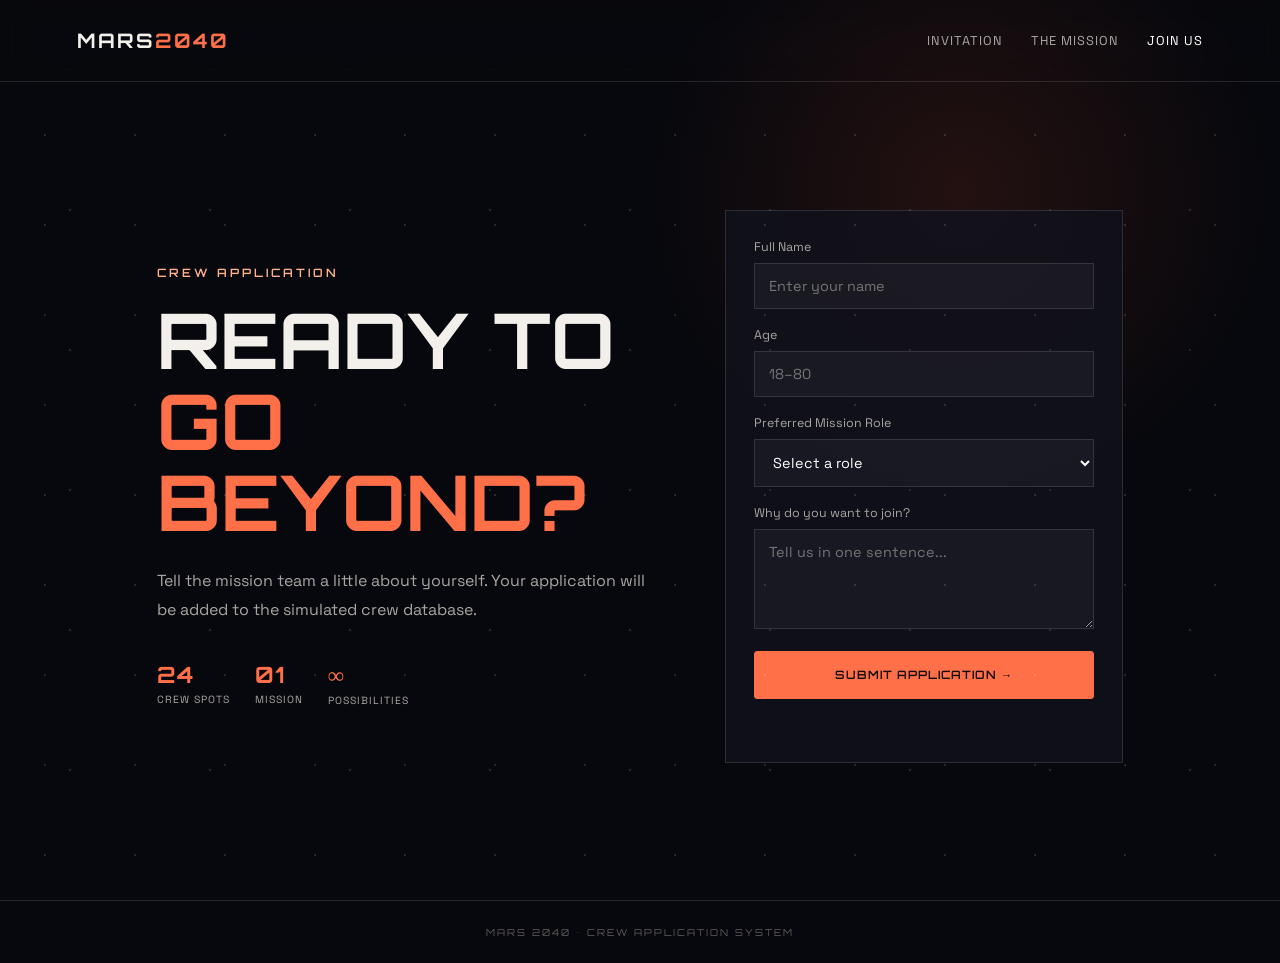
==== join.html @ 0d986674 "Add files via upload" ====
<!doctype html><html><head><meta charset='utf-8'><meta name='viewport' content='width=device-width,initial-scale=1'><title>MARS 2040 | Join</title><link rel='stylesheet' href='style.css'></head><body><header><a class='logo' href='index.html'>MARS<span>2040</span></a><nav><a href='index.html'>Invitation</a><a href='mission.html'>The Mission</a><a class='active' href='join.html'>Join Us</a></nav></header><main class='page join-page'><section><p class='eyebrow'>CREW APPLICATION</p><h1 class='page-title'>READY TO<br><span>GO BEYOND?</span></h1><p class='lead'>Tell the mission team a little about yourself. Your application will be added to the simulated crew database.</p><div class='mini-stats'><span><strong>24</strong>CREW SPOTS</span><span><strong>01</strong>MISSION</span><span><strong>∞</strong>POSSIBILITIES</span></div></section><form id='crewForm' class='form-card'><label>Full Name<input id='name' required placeholder='Enter your name'></label><label>Age<input id='age' type='number' min='18' max='80' required placeholder='18–80'></label><label>Preferred Mission Role<select id='role' required><option value=''>Select a role</option><option>AI & Robotics Specialist</option><option>Biomedical Researcher</option><option>Engineer</option><option>Planetary Scientist</option><option>Medical Officer</option></select></label><label>Why do you want to join?<textarea id='reason' rows='4' required placeholder='Tell us in one sentence...'></textarea></label><button class='btn primary full'>SUBMIT APPLICATION →</button><p class='form-message' id='formMessage'></p></form></main><footer>MARS 2040 • CREW APPLICATION SYSTEM</footer><script src='script.js'></script></body></html>
---- style.css ----
@import url('https://fonts.googleapis.com/css2?family=Orbitron:wght@400;600;700;800&family=Space+Grotesk:wght@400;500;600&display=swap');:root{--bg:#07080d;--text:#f3f0ec;--muted:#a9a5a1;--accent:#ff7048;--accent2:#ffb08c;--line:#ffffff1f;--panel:#11121bd1}*{box-sizing:border-box;margin:0;padding:0}body{min-height:100vh;color:var(--text);background:radial-gradient(circle at 75% 20%,#be412328,transparent 25%),var(--bg);font-family:'Space Grotesk',sans-serif}body:before{content:'';position:fixed;inset:0;background-image:radial-gradient(#fff 1px,transparent 1px),radial-gradient(#fff 1px,transparent 1px);background-size:90px 90px,140px 140px;opacity:.13;pointer-events:none}header{height:82px;display:flex;align-items:center;justify-content:space-between;padding:0 6vw;border-bottom:1px solid var(--line);backdrop-filter:blur(12px)}.logo{color:var(--text);text-decoration:none;font:700 1.25rem Orbitron;letter-spacing:2px}.logo span,h1 span,.page-title span{color:var(--accent)}nav{display:flex;gap:28px}nav a{color:var(--muted);text-decoration:none;font-size:.8rem;letter-spacing:1px;text-transform:uppercase}nav a.active,nav a:hover{color:white}.hero{min-height:calc(100vh - 82px);max-width:1250px;margin:auto;padding:55px 6vw 30px;display:grid;grid-template-columns:1.05fr .95fr;align-items:center;gap:30px}.eyebrow{color:var(--accent2);font:600 .72rem Orbitron;letter-spacing:3px;margin-bottom:20px}h1,.page-title{font-family:Orbitron;line-height:1.05}.hero h1{font-size:clamp(3rem,7vw,6.6rem)}.intro,.lead{color:var(--muted);line-height:1.8;max-width:570px;margin-top:25px}.actions{display:flex;gap:13px;margin-top:32px;flex-wrap:wrap}.btn{display:inline-flex;align-items:center;justify-content:center;min-height:48px;padding:0 22px;border-radius:3px;text-decoration:none;border:1px solid var(--line);cursor:pointer;font:600 .72rem Orbitron;letter-spacing:1px}.primary{color:#130b08;background:var(--accent);border-color:var(--accent)}.ghost{color:white;background:transparent}.planet-wrap{height:500px;position:relative;display:grid;place-items:center}.planet{width:min(390px,70vw);aspect-ratio:1;border-radius:50%;background:radial-gradient(circle at 32% 28%,#ffdcb433,transparent 10%),radial-gradient(circle at 60% 58%,#a9442d 0 5%,transparent 6%),linear-gradient(145deg,#d86b4b,#5c1d1a 72%);box-shadow:-30px -20px 70px #ff6a412e,inset -35px -20px 70px #000a;z-index:2;animation:float 5s ease-in-out infinite}.orbit{position:absolute;border:1px solid #ffb09c30;border-radius:50%}.one{width:480px;height:170px;transform:rotate(-20deg)}.two{width:540px;height:210px;transform:rotate(45deg)}.countdown-section{text-align:center;padding:20px 6vw 70px}.countdown-section>p{color:var(--muted);font:600 .68rem Orbitron;letter-spacing:3px}.countdown{display:flex;justify-content:center;gap:12px;margin-top:17px}.countdown div{min-width:100px;padding:15px;border:1px solid var(--line);background:#ffffff06}.countdown b{display:block;font:700 1.8rem Orbitron}.countdown small{color:var(--muted);font-size:.6rem;letter-spacing:2px}.page{max-width:1120px;margin:auto;padding:90px 6vw 100px;min-height:calc(100vh - 82px)}.page-title{font-size:clamp(2.7rem,6vw,5.2rem)}.cards{display:grid;grid-template-columns:repeat(3,1fr);gap:16px;margin:50px 0}.card,.form-card{border:1px solid var(--line);background:var(--panel);padding:28px}.icon{color:var(--accent);font-size:2rem;margin-bottom:22px}.card h2{font:1rem Orbitron;margin-bottom:12px}.card p{color:var(--muted);line-height:1.7;font-size:.9rem}.mission-grid{display:grid;grid-template-columns:1fr 1fr;gap:40px;margin-bottom:40px}.data-row{display:flex;justify-content:space-between;padding:17px 0;border-bottom:1px solid var(--line);color:var(--muted)}.data-row strong{color:white;font:700 .7rem Orbitron}.quote-box{padding:30px;border-left:2px solid var(--accent);background:#ff643c0a}.quote-box span{font:700 3rem Georgia;color:var(--accent)}.quote-box p{font-size:1.15rem;line-height:1.7}.join-page{display:grid;grid-template-columns:1fr .8fr;gap:70px;align-items:center}.form-card label{display:block;color:var(--muted);font-size:.78rem;margin-bottom:18px}input,select,textarea{width:100%;margin-top:8px;padding:13px 14px;color:white;background:#ffffff0a;border:1px solid var(--line);outline:none;font:.9rem 'Space Grotesk'}input:focus,select:focus,textarea:focus{border-color:var(--accent)}select option{background:#12131a}.full{width:100%}.form-message{min-height:22px;color:var(--accent2);font-size:.8rem;margin-top:13px;text-align:center}.mini-stats{display:flex;gap:25px;margin-top:35px;flex-wrap:wrap}.mini-stats span{color:var(--muted);font-size:.65rem;letter-spacing:1px}.mini-stats strong{display:block;color:var(--accent);font:700 1.4rem Orbitron;margin-bottom:5px}footer{text-align:center;color:#5f5d5a;font:.6rem Orbitron;letter-spacing:2px;padding:25px;border-top:1px solid var(--line)}@keyframes float{0%,100%{transform:translateY(0)}50%{transform:translateY(-13px)}}@media(max-width:800px){header{height:auto;padding:20px 6vw;gap:18px;flex-direction:column}nav{gap:14px;flex-wrap:wrap;justify-content:center}.hero,.join-page,.mission-grid{grid-template-columns:1fr}.hero{text-align:center;padding-top:65px}.intro{margin:auto}.actions{justify-content:center}.planet-wrap{height:380px}.planet{width:280px}.one{width:350px;height:130px}.two{width:400px;height:160px}.cards{grid-template-columns:1fr}.countdown div{min-width:70px;padding:12px 7px}.countdown b{font-size:1.15rem}}
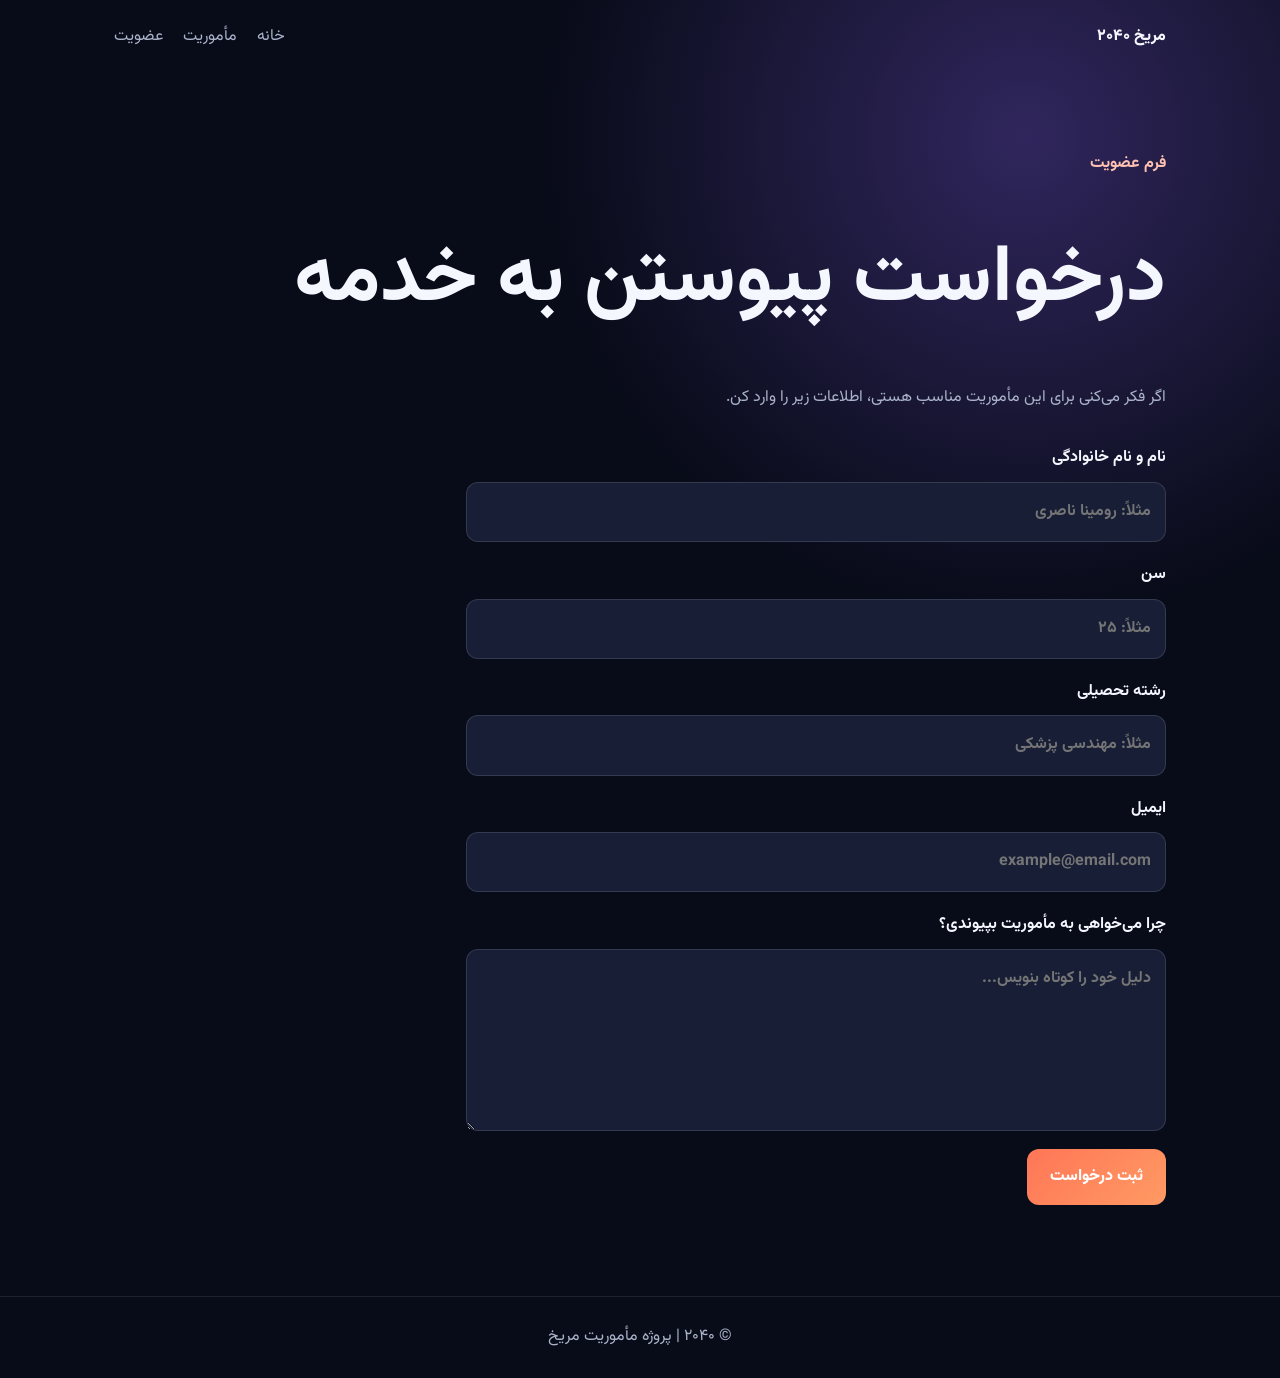
==== commit 80dc90b4: "Add files via upload" ====
--- a/join.html
+++ b/join.html
@@ -1 +1,17 @@
-<!doctype html><html><head><meta charset='utf-8'><meta name='viewport' content='width=device-width,initial-scale=1'><title>MARS 2040 | Join</title><link rel='stylesheet' href='style.css'></head><body><header><a class='logo' href='index.html'>MARS<span>2040</span></a><nav><a href='index.html'>Invitation</a><a href='mission.html'>The Mission</a><a class='active' href='join.html'>Join Us</a></nav></header><main class='page join-page'><section><p class='eyebrow'>CREW APPLICATION</p><h1 class='page-title'>READY TO<br><span>GO BEYOND?</span></h1><p class='lead'>Tell the mission team a little about yourself. Your application will be added to the simulated crew database.</p><div class='mini-stats'><span><strong>24</strong>CREW SPOTS</span><span><strong>01</strong>MISSION</span><span><strong>∞</strong>POSSIBILITIES</span></div></section><form id='crewForm' class='form-card'><label>Full Name<input id='name' required placeholder='Enter your name'></label><label>Age<input id='age' type='number' min='18' max='80' required placeholder='18–80'></label><label>Preferred Mission Role<select id='role' required><option value=''>Select a role</option><option>AI & Robotics Specialist</option><option>Biomedical Researcher</option><option>Engineer</option><option>Planetary Scientist</option><option>Medical Officer</option></select></label><label>Why do you want to join?<textarea id='reason' rows='4' required placeholder='Tell us in one sentence...'></textarea></label><button class='btn primary full'>SUBMIT APPLICATION →</button><p class='form-message' id='formMessage'></p></form></main><footer>MARS 2040 • CREW APPLICATION SYSTEM</footer><script src='script.js'></script></body></html>
+<!DOCTYPE html>
+<html lang="fa" dir="rtl">
+<head><meta charset="UTF-8"><meta name="viewport" content="width=device-width, initial-scale=1.0">
+<title>ثبت درخواست | مریخ ۲۰۴۰</title><link rel="stylesheet" href="style.css"></head>
+<body>
+<nav class="nav"><a href="index.html">مریخ ۲۰۴۰</a><div><a href="index.html">خانه</a><a href="mission.html">مأموریت</a><a href="join.html">عضویت</a></div></nav>
+<main class="section page"><span class="eyebrow">فرم عضویت</span><h1>درخواست پیوستن به خدمه</h1>
+<p class="lead">اگر فکر می‌کنی برای این مأموریت مناسب هستی، اطلاعات زیر را وارد کن.</p>
+<form id="joinForm">
+<label>نام و نام خانوادگی<input name="name" placeholder="مثلاً: رومینا ناصری" required></label>
+<label>سن<input type="number" name="age" placeholder="مثلاً: ۲۵" required></label>
+<label>رشته تحصیلی<input name="field" placeholder="مثلاً: مهندسی پزشکی" required></label>
+<label>ایمیل<input type="email" name="email" placeholder="example@email.com" required></label>
+<label>چرا می‌خواهی به مأموریت بپیوندی؟<textarea name="reason" rows="5" placeholder="دلیل خود را کوتاه بنویس..." required></textarea></label>
+<button class="btn" type="submit">ثبت درخواست</button><p id="formMessage" class="message"></p>
+</form></main><footer>© ۲۰۴۰ | پروژه مأموریت مریخ</footer><script src="script.js"></script>
+</body></html>
--- a/style.css
+++ b/style.css
@@ -1 +1,10 @@
-@import url('https://fonts.googleapis.com/css2?family=Orbitron:wght@400;600;700;800&family=Space+Grotesk:wght@400;500;600&display=swap');:root{--bg:#07080d;--text:#f3f0ec;--muted:#a9a5a1;--accent:#ff7048;--accent2:#ffb08c;--line:#ffffff1f;--panel:#11121bd1}*{box-sizing:border-box;margin:0;padding:0}body{min-height:100vh;color:var(--text);background:radial-gradient(circle at 75% 20%,#be412328,transparent 25%),var(--bg);font-family:'Space Grotesk',sans-serif}body:before{content:'';position:fixed;inset:0;background-image:radial-gradient(#fff 1px,transparent 1px),radial-gradient(#fff 1px,transparent 1px);background-size:90px 90px,140px 140px;opacity:.13;pointer-events:none}header{height:82px;display:flex;align-items:center;justify-content:space-between;padding:0 6vw;border-bottom:1px solid var(--line);backdrop-filter:blur(12px)}.logo{color:var(--text);text-decoration:none;font:700 1.25rem Orbitron;letter-spacing:2px}.logo span,h1 span,.page-title span{color:var(--accent)}nav{display:flex;gap:28px}nav a{color:var(--muted);text-decoration:none;font-size:.8rem;letter-spacing:1px;text-transform:uppercase}nav a.active,nav a:hover{color:white}.hero{min-height:calc(100vh - 82px);max-width:1250px;margin:auto;padding:55px 6vw 30px;display:grid;grid-template-columns:1.05fr .95fr;align-items:center;gap:30px}.eyebrow{color:var(--accent2);font:600 .72rem Orbitron;letter-spacing:3px;margin-bottom:20px}h1,.page-title{font-family:Orbitron;line-height:1.05}.hero h1{font-size:clamp(3rem,7vw,6.6rem)}.intro,.lead{color:var(--muted);line-height:1.8;max-width:570px;margin-top:25px}.actions{display:flex;gap:13px;margin-top:32px;flex-wrap:wrap}.btn{display:inline-flex;align-items:center;justify-content:center;min-height:48px;padding:0 22px;border-radius:3px;text-decoration:none;border:1px solid var(--line);cursor:pointer;font:600 .72rem Orbitron;letter-spacing:1px}.primary{color:#130b08;background:var(--accent);border-color:var(--accent)}.ghost{color:white;background:transparent}.planet-wrap{height:500px;position:relative;display:grid;place-items:center}.planet{width:min(390px,70vw);aspect-ratio:1;border-radius:50%;background:radial-gradient(circle at 32% 28%,#ffdcb433,transparent 10%),radial-gradient(circle at 60% 58%,#a9442d 0 5%,transparent 6%),linear-gradient(145deg,#d86b4b,#5c1d1a 72%);box-shadow:-30px -20px 70px #ff6a412e,inset -35px -20px 70px #000a;z-index:2;animation:float 5s ease-in-out infinite}.orbit{position:absolute;border:1px solid #ffb09c30;border-radius:50%}.one{width:480px;height:170px;transform:rotate(-20deg)}.two{width:540px;height:210px;transform:rotate(45deg)}.countdown-section{text-align:center;padding:20px 6vw 70px}.countdown-section>p{color:var(--muted);font:600 .68rem Orbitron;letter-spacing:3px}.countdown{display:flex;justify-content:center;gap:12px;margin-top:17px}.countdown div{min-width:100px;padding:15px;border:1px solid var(--line);background:#ffffff06}.countdown b{display:block;font:700 1.8rem Orbitron}.countdown small{color:var(--muted);font-size:.6rem;letter-spacing:2px}.page{max-width:1120px;margin:auto;padding:90px 6vw 100px;min-height:calc(100vh - 82px)}.page-title{font-size:clamp(2.7rem,6vw,5.2rem)}.cards{display:grid;grid-template-columns:repeat(3,1fr);gap:16px;margin:50px 0}.card,.form-card{border:1px solid var(--line);background:var(--panel);padding:28px}.icon{color:var(--accent);font-size:2rem;margin-bottom:22px}.card h2{font:1rem Orbitron;margin-bottom:12px}.card p{color:var(--muted);line-height:1.7;font-size:.9rem}.mission-grid{display:grid;grid-template-columns:1fr 1fr;gap:40px;margin-bottom:40px}.data-row{display:flex;justify-content:space-between;padding:17px 0;border-bottom:1px solid var(--line);color:var(--muted)}.data-row strong{color:white;font:700 .7rem Orbitron}.quote-box{padding:30px;border-left:2px solid var(--accent);background:#ff643c0a}.quote-box span{font:700 3rem Georgia;color:var(--accent)}.quote-box p{font-size:1.15rem;line-height:1.7}.join-page{display:grid;grid-template-columns:1fr .8fr;gap:70px;align-items:center}.form-card label{display:block;color:var(--muted);font-size:.78rem;margin-bottom:18px}input,select,textarea{width:100%;margin-top:8px;padding:13px 14px;color:white;background:#ffffff0a;border:1px solid var(--line);outline:none;font:.9rem 'Space Grotesk'}input:focus,select:focus,textarea:focus{border-color:var(--accent)}select option{background:#12131a}.full{width:100%}.form-message{min-height:22px;color:var(--accent2);font-size:.8rem;margin-top:13px;text-align:center}.mini-stats{display:flex;gap:25px;margin-top:35px;flex-wrap:wrap}.mini-stats span{color:var(--muted);font-size:.65rem;letter-spacing:1px}.mini-stats strong{display:block;color:var(--accent);font:700 1.4rem Orbitron;margin-bottom:5px}footer{text-align:center;color:#5f5d5a;font:.6rem Orbitron;letter-spacing:2px;padding:25px;border-top:1px solid var(--line)}@keyframes float{0%,100%{transform:translateY(0)}50%{transform:translateY(-13px)}}@media(max-width:800px){header{height:auto;padding:20px 6vw;gap:18px;flex-direction:column}nav{gap:14px;flex-wrap:wrap;justify-content:center}.hero,.join-page,.mission-grid{grid-template-columns:1fr}.hero{text-align:center;padding-top:65px}.intro{margin:auto}.actions{justify-content:center}.planet-wrap{height:380px}.planet{width:280px}.one{width:350px;height:130px}.two{width:400px;height:160px}.cards{grid-template-columns:1fr}.countdown div{min-width:70px;padding:12px 7px}.countdown b{font-size:1.15rem}}
+@import url('https://fonts.googleapis.com/css2?family=Vazirmatn:wght@400;500;600;700;800&display=swap');
+*{box-sizing:border-box}body{margin:0;font-family:Vazirmatn,Tahoma,sans-serif;background:radial-gradient(circle at 80% 10%,#30265d,transparent 30%),#080b18;color:#f5f7ff;line-height:1.9}a{color:inherit;text-decoration:none}
+.nav{max-width:1100px;margin:auto;padding:22px 24px;display:flex;justify-content:space-between;gap:20px}.nav>a{font-weight:800}.nav div{display:flex;gap:20px;color:#aab3ca}
+.hero{min-height:92vh;position:relative;overflow:hidden;display:grid;place-items:center;text-align:center;padding:70px 20px}.hero:before{content:"";position:absolute;inset:0;background-image:radial-gradient(circle,white 1px,transparent 1px);background-size:70px 70px;opacity:.12}.hero-content{position:relative;z-index:2;max-width:850px}
+.planet{position:absolute;width:430px;height:430px;border-radius:50%;left:-130px;bottom:-170px;background:radial-gradient(circle at 35% 30%,#ffb08d,#b84735 45%,#4e1721 75%);box-shadow:0 0 100px rgba(255,90,65,.28)}
+h1{font-size:clamp(2.4rem,7vw,5rem);line-height:1.2}h2{font-size:clamp(1.8rem,4vw,3rem)}p{color:#aab3ca}.badge,.eyebrow{color:#ffc1b2;font-weight:700}.countdown{display:inline-block;margin:20px 0;padding:12px 20px;border:1px solid #ffffff20;border-radius:14px;background:#ffffff0f;font-weight:700}
+.btn{display:inline-block;border:0;border-radius:12px;padding:13px 23px;background:linear-gradient(135deg,#ff7657,#ff9a63);color:white;font:inherit;font-weight:800;cursor:pointer}.section{max-width:1100px;margin:auto;padding:75px 24px}.page{min-height:75vh}
+.cards,.mission-grid,.stats{display:grid;grid-template-columns:repeat(3,1fr);gap:18px;margin-top:35px}.mission-grid{grid-template-columns:repeat(2,1fr)}.card,.stats>div{background:#ffffff0b;border:1px solid #ffffff1f;border-radius:18px;padding:25px}.card b{display:block;font-size:2rem}.card span,.stats span{color:#aab3ca}.callout{text-align:center;margin:20px auto 50px;border:1px solid #ffffff1f;border-radius:24px;background:#11172b}
+.stats{margin:45px 0}.stats b{display:block;font-size:1.15rem}form{max-width:700px;margin-top:30px}label{display:block;margin:18px 0;font-weight:700}input,textarea{display:block;width:100%;margin-top:8px;padding:14px;border:1px solid #ffffff20;border-radius:12px;background:#171e36;color:white;font:inherit}button{border:0}.message{font-weight:700}
+footer{border-top:1px solid #ffffff18;text-align:center;padding:25px;color:#aab3ca}@media(max-width:700px){.nav div{gap:10px;font-size:.9rem}.cards,.mission-grid,.stats{grid-template-columns:1fr}.section{padding:55px 18px}.planet{width:300px;height:300px;left:-150px;bottom:-120px}}
